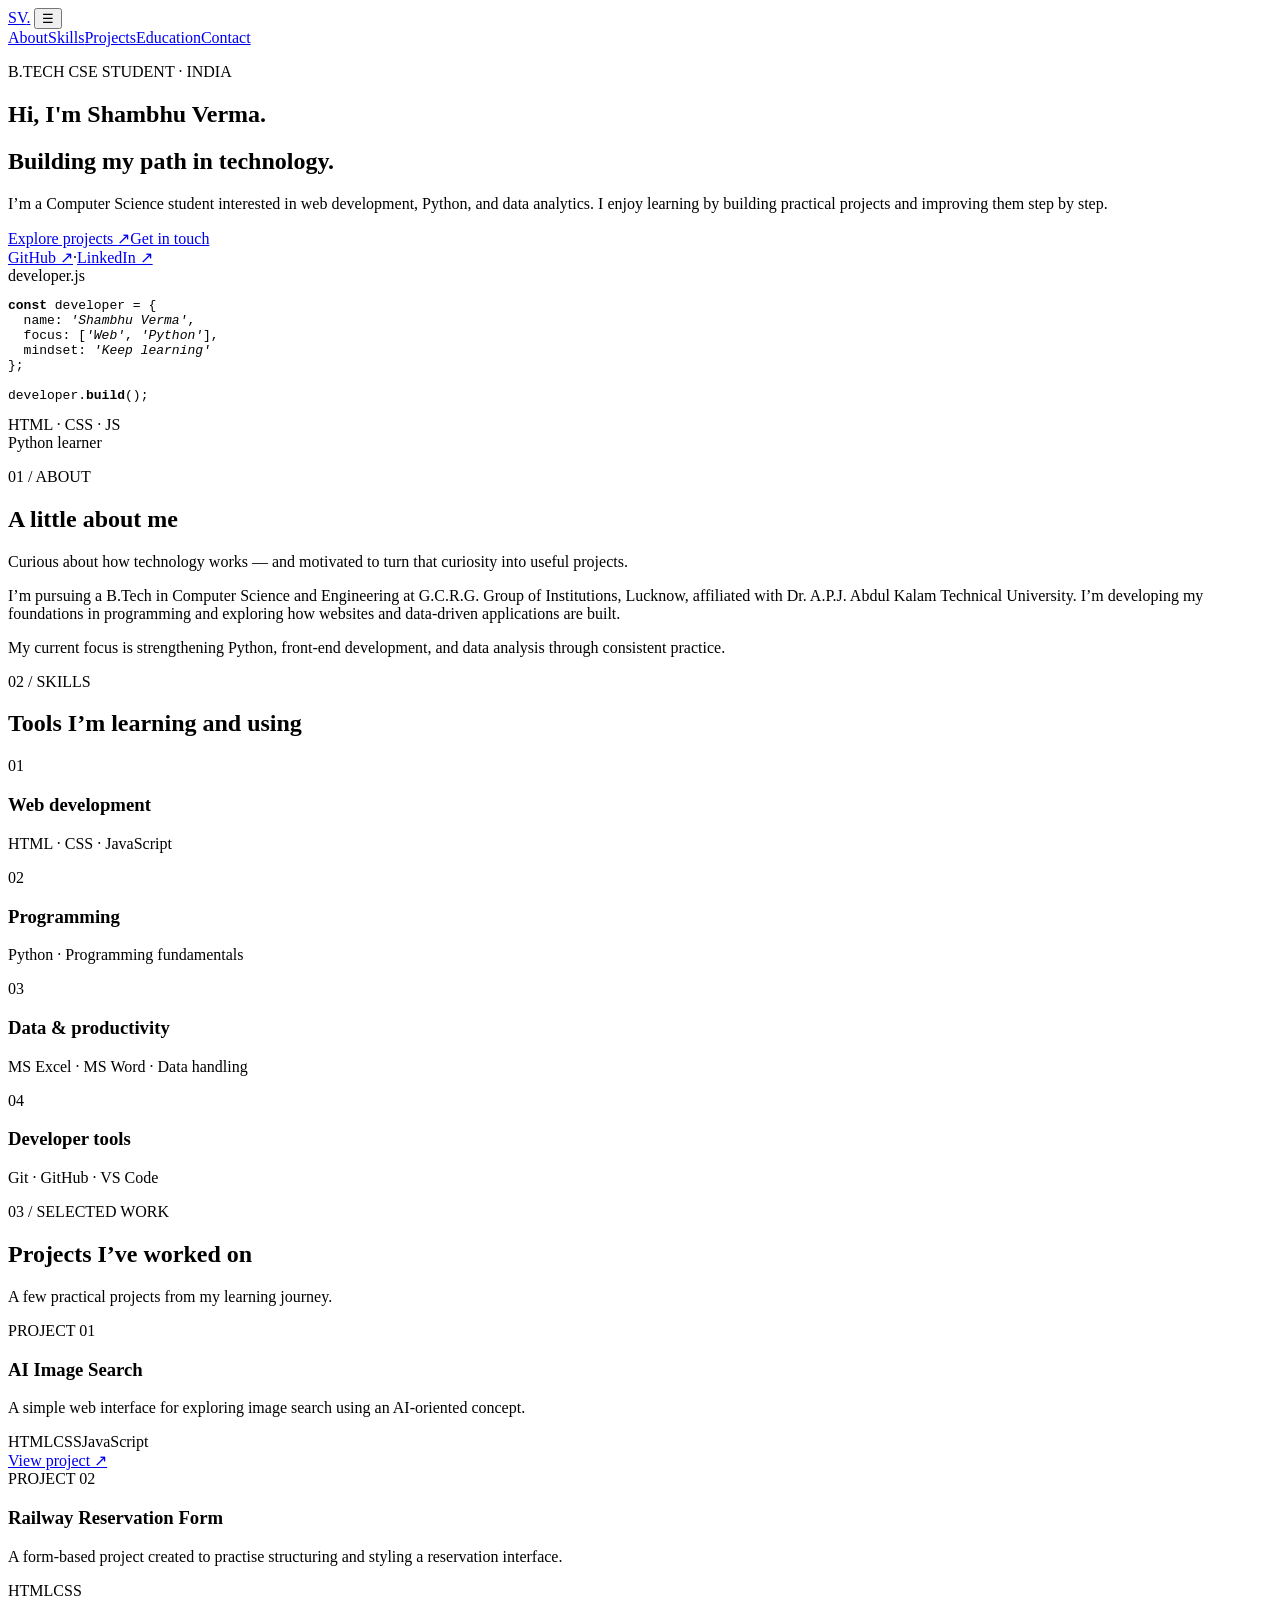
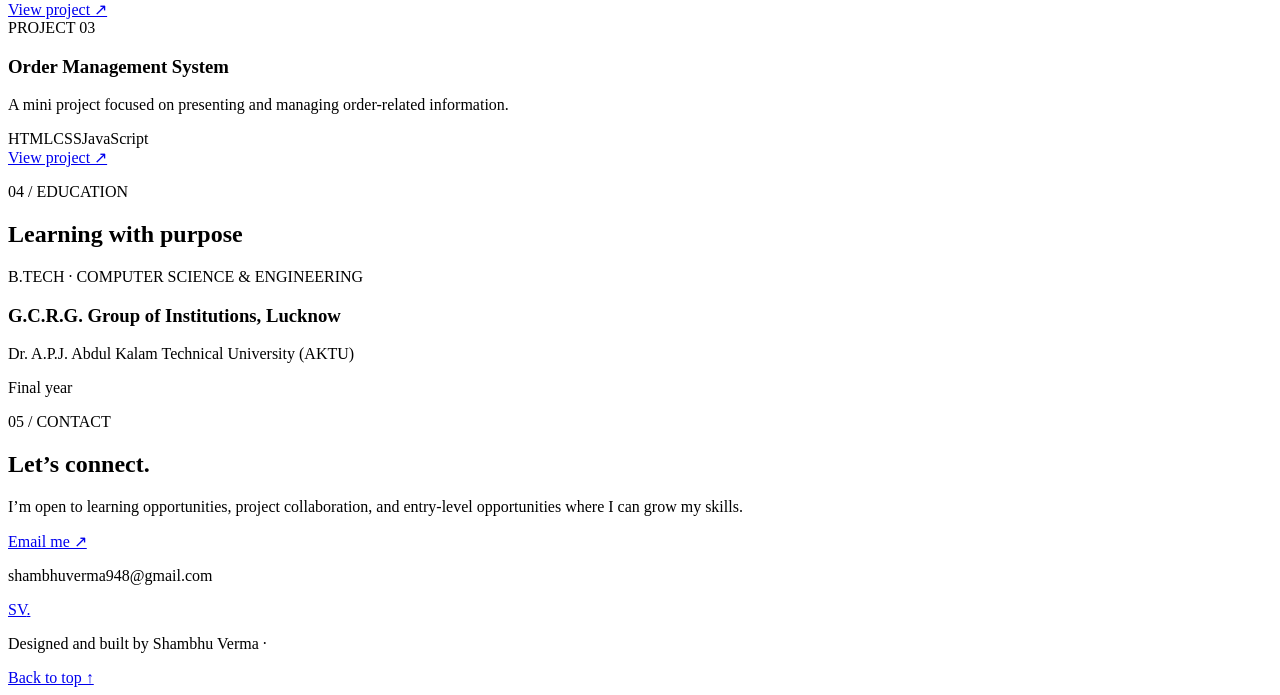
==== index.html @ 564c248d "Add responsive portfolio homepage" ====
<!DOCTYPE html>
<html lang="en">
<head>
  <meta charset="UTF-8">
  <meta name="viewport" content="width=device-width, initial-scale=1.0">
  <meta name="description" content="Shambhu Verma — B.Tech CSE student, aspiring software developer and data analytics enthusiast.">
  <title>Shambhu Verma | Portfolio</title>
  <link rel="preconnect" href="https://fonts.googleapis.com">
  <link rel="preconnect" href="https://fonts.gstatic.com" crossorigin>
  <link href="https://fonts.googleapis.com/css2?family=DM+Sans:wght@400;500;600;700&family=Space+Grotesk:wght@500;600;700&display=swap" rel="stylesheet">
  <link rel="stylesheet" href="style.css">
</head>
<body>
  <header class="site-header">
    <a class="brand" href="#home">SV<span>.</span></a>
    <button class="menu-toggle" aria-label="Toggle navigation" aria-expanded="false">☰</button>
    <nav class="nav" aria-label="Main navigation">
      <a href="#about">About</a><a href="#skills">Skills</a><a href="#projects">Projects</a><a href="#education">Education</a><a class="nav-contact" href="#contact">Contact</a>
    </nav>
  </header>
  <main>
    <section class="hero section" id="home">
      <div class="hero-copy">
        <p class="eyebrow"><span class="status-dot"></span> B.TECH CSE STUDENT · INDIA</p>
        <h1>Hi, I'm <span>Shambhu Verma.</span></h1>
        <h2>Building my path in technology.</h2>
        <p class="intro">I’m a Computer Science student interested in web development, Python, and data analytics. I enjoy learning by building practical projects and improving them step by step.</p>
        <div class="hero-actions"><a class="button primary" href="#projects">Explore projects <span>↗</span></a><a class="button secondary" href="#contact">Get in touch</a></div>
        <div class="quick-links"><a href="https://github.com/shambhuverma948-code" target="_blank" rel="noreferrer">GitHub ↗</a><span>·</span><a href="https://www.linkedin.com/" target="_blank" rel="noreferrer">LinkedIn ↗</a></div>
      </div>
      <div class="hero-art" aria-hidden="true"><div class="orb orb-one"></div><div class="orb orb-two"></div><div class="code-card"><div class="code-top"><i></i><i></i><i></i><span>developer.js</span></div><pre><b>const</b> developer = {
  name: <em>'Shambhu Verma'</em>,
  focus: [<em>'Web'</em>, <em>'Python'</em>],
  mindset: <em>'Keep learning'</em>
};

developer.<strong>build</strong>();</pre></div><div class="floating-tag tag-one">HTML · CSS · JS</div><div class="floating-tag tag-two">Python learner</div></div>
    </section>
    <section class="section about" id="about"><div class="section-heading"><p class="eyebrow">01 / ABOUT</p><h2>A little about me</h2></div><div class="about-grid"><p class="about-lead">Curious about how technology works — and motivated to turn that curiosity into useful projects.</p><div class="about-detail"><p>I’m pursuing a B.Tech in Computer Science and Engineering at G.C.R.G. Group of Institutions, Lucknow, affiliated with Dr. A.P.J. Abdul Kalam Technical University. I’m developing my foundations in programming and exploring how websites and data-driven applications are built.</p><p>My current focus is strengthening Python, front-end development, and data analysis through consistent practice.</p></div></div></section>
    <section class="section" id="skills"><div class="section-heading"><p class="eyebrow">02 / SKILLS</p><h2>Tools I’m learning and using</h2></div><div class="skill-grid"><article class="skill-card"><span>01</span><h3>Web development</h3><p>HTML · CSS · JavaScript</p></article><article class="skill-card"><span>02</span><h3>Programming</h3><p>Python · Programming fundamentals</p></article><article class="skill-card"><span>03</span><h3>Data & productivity</h3><p>MS Excel · MS Word · Data handling</p></article><article class="skill-card"><span>04</span><h3>Developer tools</h3><p>Git · GitHub · VS Code</p></article></div></section>
    <section class="section projects" id="projects"><div class="section-heading"><p class="eyebrow">03 / SELECTED WORK</p><h2>Projects I’ve worked on</h2><p class="section-subtitle">A few practical projects from my learning journey.</p></div><div class="project-grid"><article class="project-card"><div class="project-number">PROJECT 01</div><h3>AI Image Search</h3><p>A simple web interface for exploring image search using an AI-oriented concept.</p><div class="chips"><span>HTML</span><span>CSS</span><span>JavaScript</span></div><a href="Ai%20generator.html">View project ↗</a></article><article class="project-card"><div class="project-number">PROJECT 02</div><h3>Railway Reservation Form</h3><p>A form-based project created to practise structuring and styling a reservation interface.</p><div class="chips"><span>HTML</span><span>CSS</span></div><a href="railway%20resuwetion%20form.html">View project ↗</a></article><article class="project-card"><div class="project-number">PROJECT 03</div><h3>Order Management System</h3><p>A mini project focused on presenting and managing order-related information.</p><div class="chips"><span>HTML</span><span>CSS</span><span>JavaScript</span></div><a href="order%20management%20system.html">View project ↗</a></article></div></section>
    <section class="section education" id="education"><div class="section-heading"><p class="eyebrow">04 / EDUCATION</p><h2>Learning with purpose</h2></div><div class="education-card"><div><p class="eyebrow">B.TECH · COMPUTER SCIENCE & ENGINEERING</p><h3>G.C.R.G. Group of Institutions, Lucknow</h3><p>Dr. A.P.J. Abdul Kalam Technical University (AKTU)</p></div><span class="education-year">Final year</span></div></section>
    <section class="section contact" id="contact"><div class="contact-panel"><p class="eyebrow">05 / CONTACT</p><h2>Let’s connect.</h2><p>I’m open to learning opportunities, project collaboration, and entry-level opportunities where I can grow my skills.</p><a class="button primary" href="mailto:shambhuverma948@gmail.com">Email me ↗</a><p class="contact-email">shambhuverma948@gmail.com</p></div></section>
  </main>
  <footer><a class="brand" href="#home">SV<span>.</span></a><p>Designed and built by Shambhu Verma · <span id="year"></span></p><a href="#home">Back to top ↑</a></footer>
  <script src="script.js"></script>
</body>
</html>
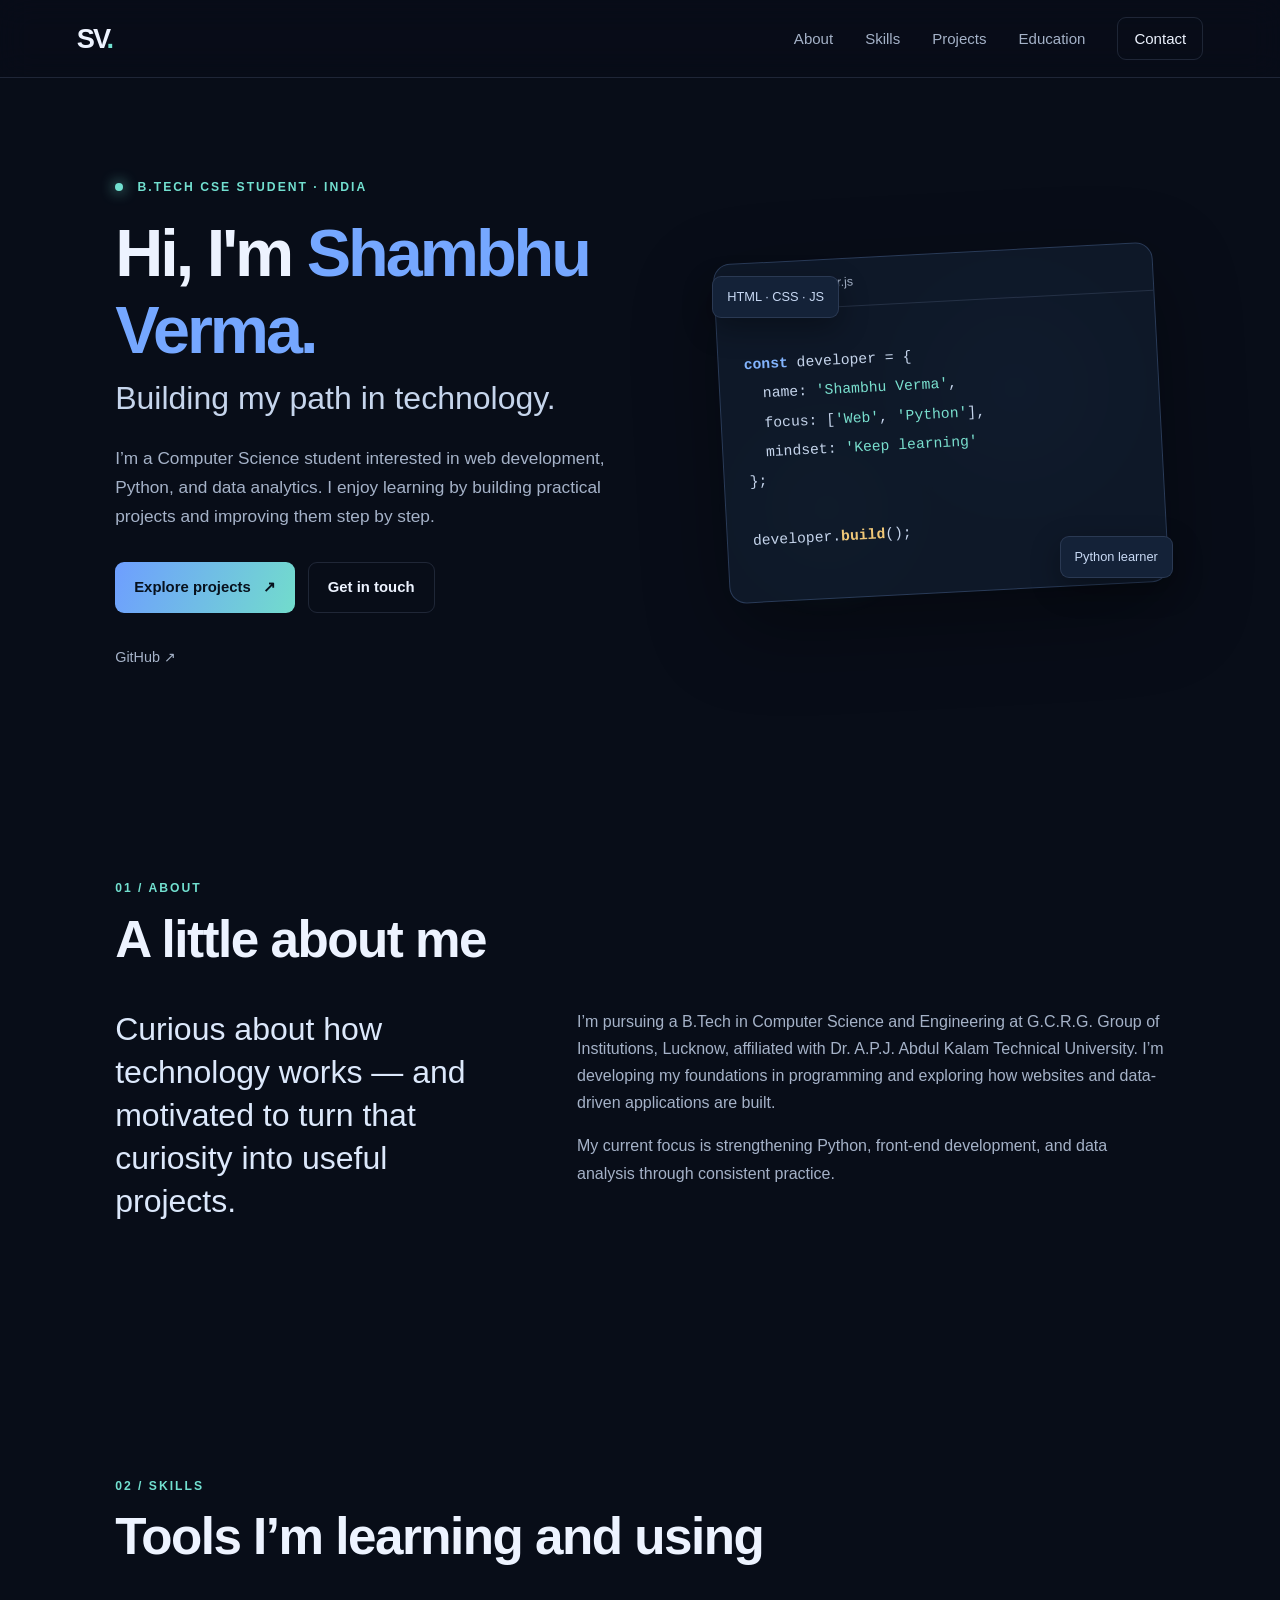
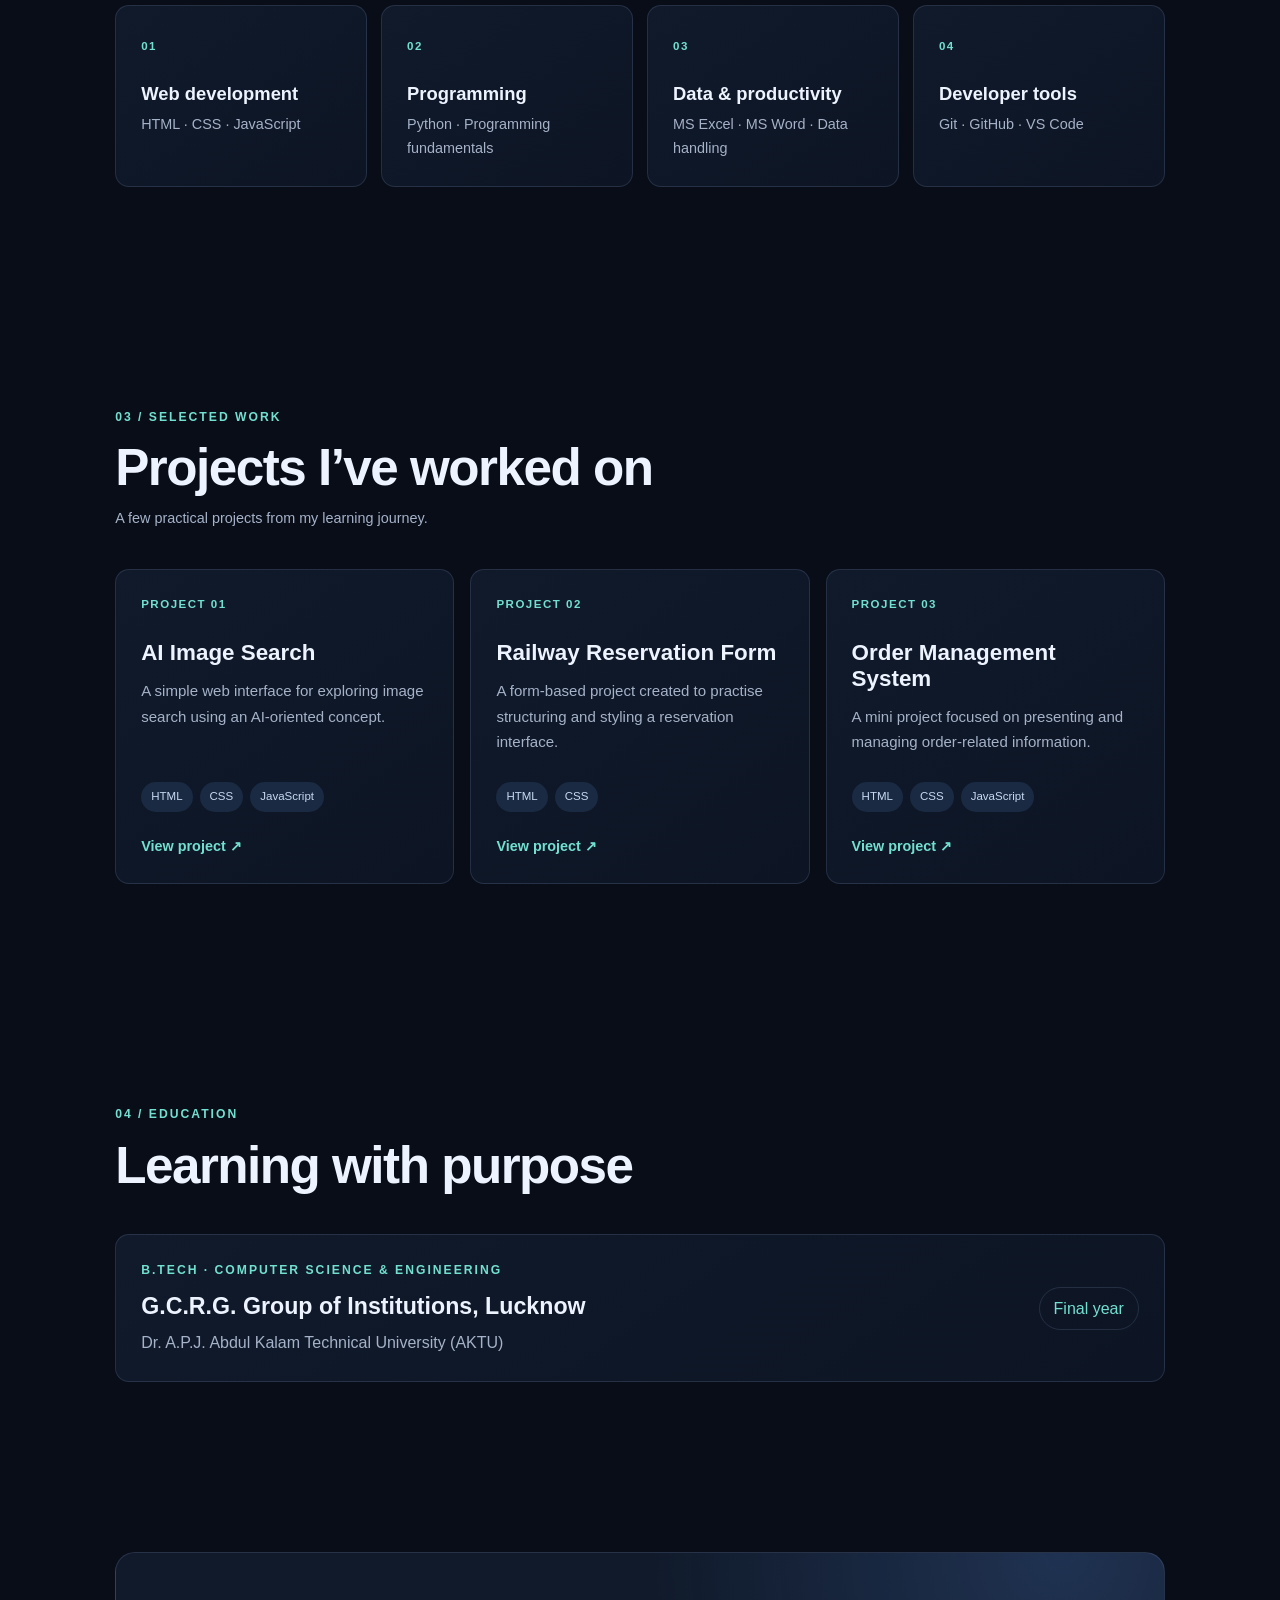
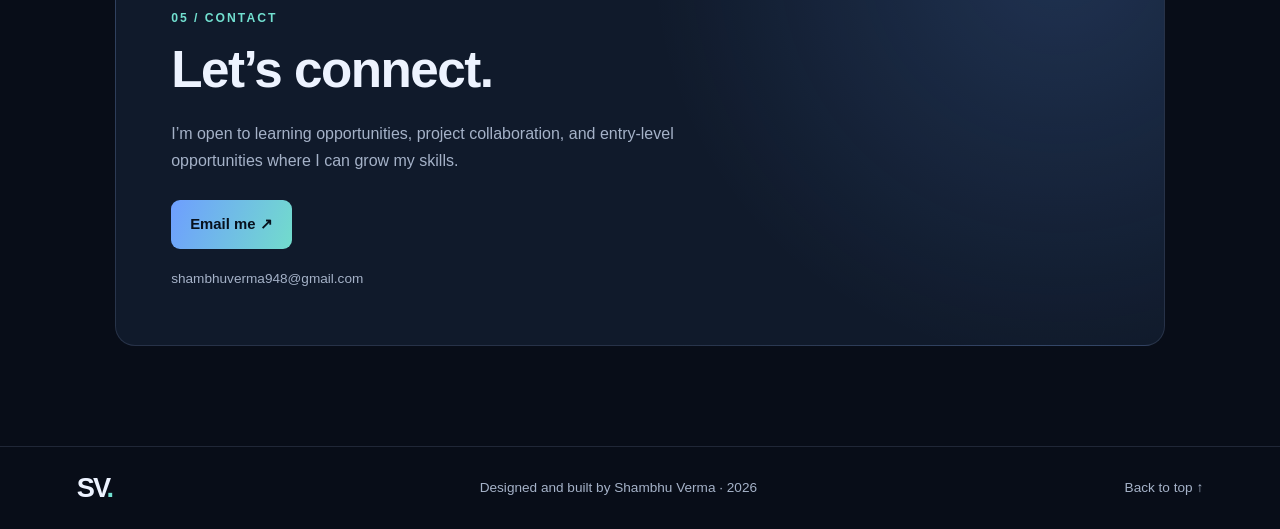
==== commit cca76b9f: "Keep portfolio links limited to verified profiles" ====
--- a/index.html
+++ b/index.html
@@ -26,7 +26,7 @@
         <h2>Building my path in technology.</h2>
         <p class="intro">I’m a Computer Science student interested in web development, Python, and data analytics. I enjoy learning by building practical projects and improving them step by step.</p>
         <div class="hero-actions"><a class="button primary" href="#projects">Explore projects <span>↗</span></a><a class="button secondary" href="#contact">Get in touch</a></div>
-        <div class="quick-links"><a href="https://github.com/shambhuverma948-code" target="_blank" rel="noreferrer">GitHub ↗</a><span>·</span><a href="https://www.linkedin.com/" target="_blank" rel="noreferrer">LinkedIn ↗</a></div>
+        <div class="quick-links"><a href="https://github.com/shambhuverma948-code" target="_blank" rel="noreferrer">GitHub ↗</a></div>
       </div>
       <div class="hero-art" aria-hidden="true"><div class="orb orb-one"></div><div class="orb orb-two"></div><div class="code-card"><div class="code-top"><i></i><i></i><i></i><span>developer.js</span></div><pre><b>const</b> developer = {
   name: <em>'Shambhu Verma'</em>,
--- a/style.css
+++ b/style.css
@@ -0,0 +1 @@
+:root{--bg:#080d18;--panel:#101a2b;--panel2:#0d1524;--text:#edf3ff;--muted:#a5b2c8;--line:rgba(166,190,230,.15);--blue:#75a7ff;--cyan:#72e0d0;--font:'DM Sans',sans-serif;--display:'Space Grotesk',sans-serif}*{box-sizing:border-box}html{scroll-behavior:smooth;scroll-padding-top:90px}body{margin:0;background:var(--bg);color:var(--text);font-family:var(--font);line-height:1.7}a{color:inherit;text-decoration:none}.site-header{height:78px;padding:0 max(6vw,24px);display:flex;align-items:center;justify-content:space-between;border-bottom:1px solid var(--line);position:sticky;top:0;background:rgba(8,13,24,.88);backdrop-filter:blur(16px);z-index:10}.brand{font:700 1.7rem var(--display);letter-spacing:-2px}.brand span{color:var(--cyan)}.nav{display:flex;align-items:center;gap:32px;color:var(--muted);font-size:.94rem}.nav a:hover,.quick-links a:hover,footer a:hover{color:var(--cyan)}.nav-contact{border:1px solid var(--line);padding:8px 16px;border-radius:9px;color:var(--text)}.menu-toggle{display:none;background:none;border:0;color:var(--text);font-size:1.5rem}.section{padding:110px max(9vw,24px);max-width:1500px;margin:auto}.hero{min-height:690px;display:grid;grid-template-columns:1.1fr .9fr;align-items:center;gap:55px;padding-top:90px;padding-bottom:90px}.eyebrow{font-size:.76rem;letter-spacing:2px;font-weight:700;color:var(--cyan)}.status-dot{display:inline-block;width:8px;height:8px;background:var(--cyan);border-radius:50%;margin-right:9px;box-shadow:0 0 14px var(--cyan)}h1,h2,h3,p{margin-top:0}h1,h2,h3{font-family:var(--display);line-height:1.15}h1{font-size:clamp(2.7rem,5.2vw,5.3rem);letter-spacing:-3px;margin:18px 0 12px}h1 span{color:var(--blue)}.hero h2{font-size:clamp(1.35rem,2.5vw,2rem);color:#c6d5ec;font-weight:500}.intro{max-width:590px;color:var(--muted);font-size:1.08rem;margin:24px 0 30px}.hero-actions{display:flex;gap:13px;flex-wrap:wrap}.button{display:inline-flex;align-items:center;gap:12px;padding:12px 19px;border-radius:9px;font-weight:700;font-size:.93rem;transition:transform .2s,background .2s}.button:hover{transform:translateY(-3px)}.primary{background:linear-gradient(110deg,#6e9eff,#72dccc);color:#07111d}.secondary{border:1px solid var(--line);color:var(--text)}.quick-links{display:flex;gap:14px;color:var(--muted);font-size:.9rem;margin-top:32px}.hero-art{min-height:390px;position:relative;display:grid;place-items:center}.orb{position:absolute;border-radius:50%;filter:blur(2px)}.orb-one{width:280px;height:280px;background:radial-gradient(circle,rgba(87,143,255,.23),transparent 70%);top:20px;right:10px}.orb-two{width:220px;height:220px;background:radial-gradient(circle,rgba(89,223,205,.15),transparent 70%);bottom:0;left:0}.code-card{position:relative;width:min(100%,440px);background:rgba(16,26,43,.93);border:1px solid rgba(125,165,230,.25);border-radius:17px;box-shadow:0 28px 80px rgba(0,0,0,.35);overflow:hidden;transform:rotate(-3deg)}.code-top{height:48px;border-bottom:1px solid var(--line);display:flex;align-items:center;gap:7px;padding:0 17px;color:var(--muted);font-size:.78rem}.code-top i{width:8px;height:8px;background:#58708f;border-radius:50%}.code-top span{margin-left:10px}.code-card pre{padding:24px 25px 30px;white-space:pre-wrap;color:#c5d4eb;font: .92rem/2 'Consolas',monospace}.code-card b{color:#83b5ff}.code-card em{color:#79dfce;font-style:normal}.code-card strong{color:#f0c878}.floating-tag{position:absolute;background:#142238;border:1px solid var(--line);border-radius:9px;padding:9px 14px;font-size:.8rem;color:#c8d9f4;box-shadow:0 10px 30px #0005}.tag-one{top:48px;left:-5px}.tag-two{bottom:40px;right:-8px}.section-heading{margin-bottom:38px}.section-heading h2,.contact h2{font-size:clamp(2rem,4vw,3.2rem);letter-spacing:-1.5px;margin:8px 0}.about-grid{display:grid;grid-template-columns:.8fr 1.2fr;gap:70px}.about-lead{font:500 clamp(1.45rem,2.5vw,2.15rem)/1.35 var(--display);color:#dce8fb}.about-detail{color:var(--muted);max-width:700px}.skill-grid{display:grid;grid-template-columns:repeat(4,1fr);gap:14px}.skill-card,.project-card,.education-card{background:linear-gradient(145deg,var(--panel),var(--panel2));border:1px solid var(--line);border-radius:14px;padding:25px}.skill-card>span,.project-number{font-size:.72rem;color:var(--cyan);letter-spacing:1.5px;font-weight:700}.skill-card h3{font-size:1.15rem;margin:24px 0 8px}.skill-card p,.section-subtitle{color:var(--muted);font-size:.9rem;margin-bottom:0}.project-grid{display:grid;grid-template-columns:repeat(3,1fr);gap:16px}.project-card{display:flex;flex-direction:column;min-height:290px;transition:transform .2s,border-color .2s}.project-card:hover,.skill-card:hover{transform:translateY(-5px);border-color:rgba(114,224,208,.4)}.project-card h3{font-size:1.4rem;margin:26px 0 12px}.project-card p{color:var(--muted);font-size:.94rem}.chips{display:flex;gap:7px;flex-wrap:wrap;margin-top:auto;padding:12px 0 22px}.chips span{font-size:.72rem;color:#c6d8f2;background:#1a2a42;border-radius:20px;padding:5px 10px}.project-card>a{color:var(--cyan);font-weight:700;font-size:.9rem}.education-card{display:flex;justify-content:space-between;align-items:center;gap:20px}.education-card h3{font-size:1.45rem;margin:10px 0}.education-card p:not(.eyebrow){color:var(--muted);margin:0}.education-year{color:var(--cyan);border:1px solid var(--line);border-radius:30px;padding:7px 14px;white-space:nowrap}.contact{padding-top:60px;padding-bottom:100px}.contact-panel{padding:55px;background:radial-gradient(circle at 90% 0,rgba(101,159,255,.18),transparent 40%),var(--panel);border:1px solid var(--line);border-radius:20px}.contact-panel>p:not(.eyebrow){color:var(--muted);max-width:570px;margin:20px 0 25px}.contact-email{font-size:.85rem;margin:18px 0 0!important}footer{border-top:1px solid var(--line);padding:25px max(6vw,24px);display:flex;align-items:center;justify-content:space-between;color:var(--muted);font-size:.85rem}footer p{margin:0}footer .brand{color:var(--text)}@media(max-width:900px){.hero{grid-template-columns:1fr;gap:20px}.hero-art{min-height:330px}.skill-grid{grid-template-columns:repeat(2,1fr)}.project-grid{grid-template-columns:1fr 1fr}.about-grid{gap:30px}}@media(max-width:650px){.site-header{height:68px}.menu-toggle{display:block}.nav{display:none;position:absolute;top:68px;left:0;right:0;padding:20px 24px 25px;background:#0c1422;border-bottom:1px solid var(--line);flex-direction:column;align-items:flex-start;gap:18px}.nav.open{display:flex}.section{padding:78px 23px}.hero{min-height:auto;padding-top:75px}.hero-art{min-height:280px}.code-card{transform:none}.code-card pre{font-size:.76rem;padding:16px}.tag-one{left:0;top:12px}.tag-two{right:0;bottom:10px}h1{letter-spacing:-2px}.about-grid,.project-grid{grid-template-columns:1fr}.skill-grid{grid-template-columns:1fr 1fr}.skill-card{padding:18px}.education-card{align-items:flex-start;flex-direction:column}.contact-panel{padding:30px 23px}footer{flex-wrap:wrap;gap:14px}footer p{order:3;width:100%}}
